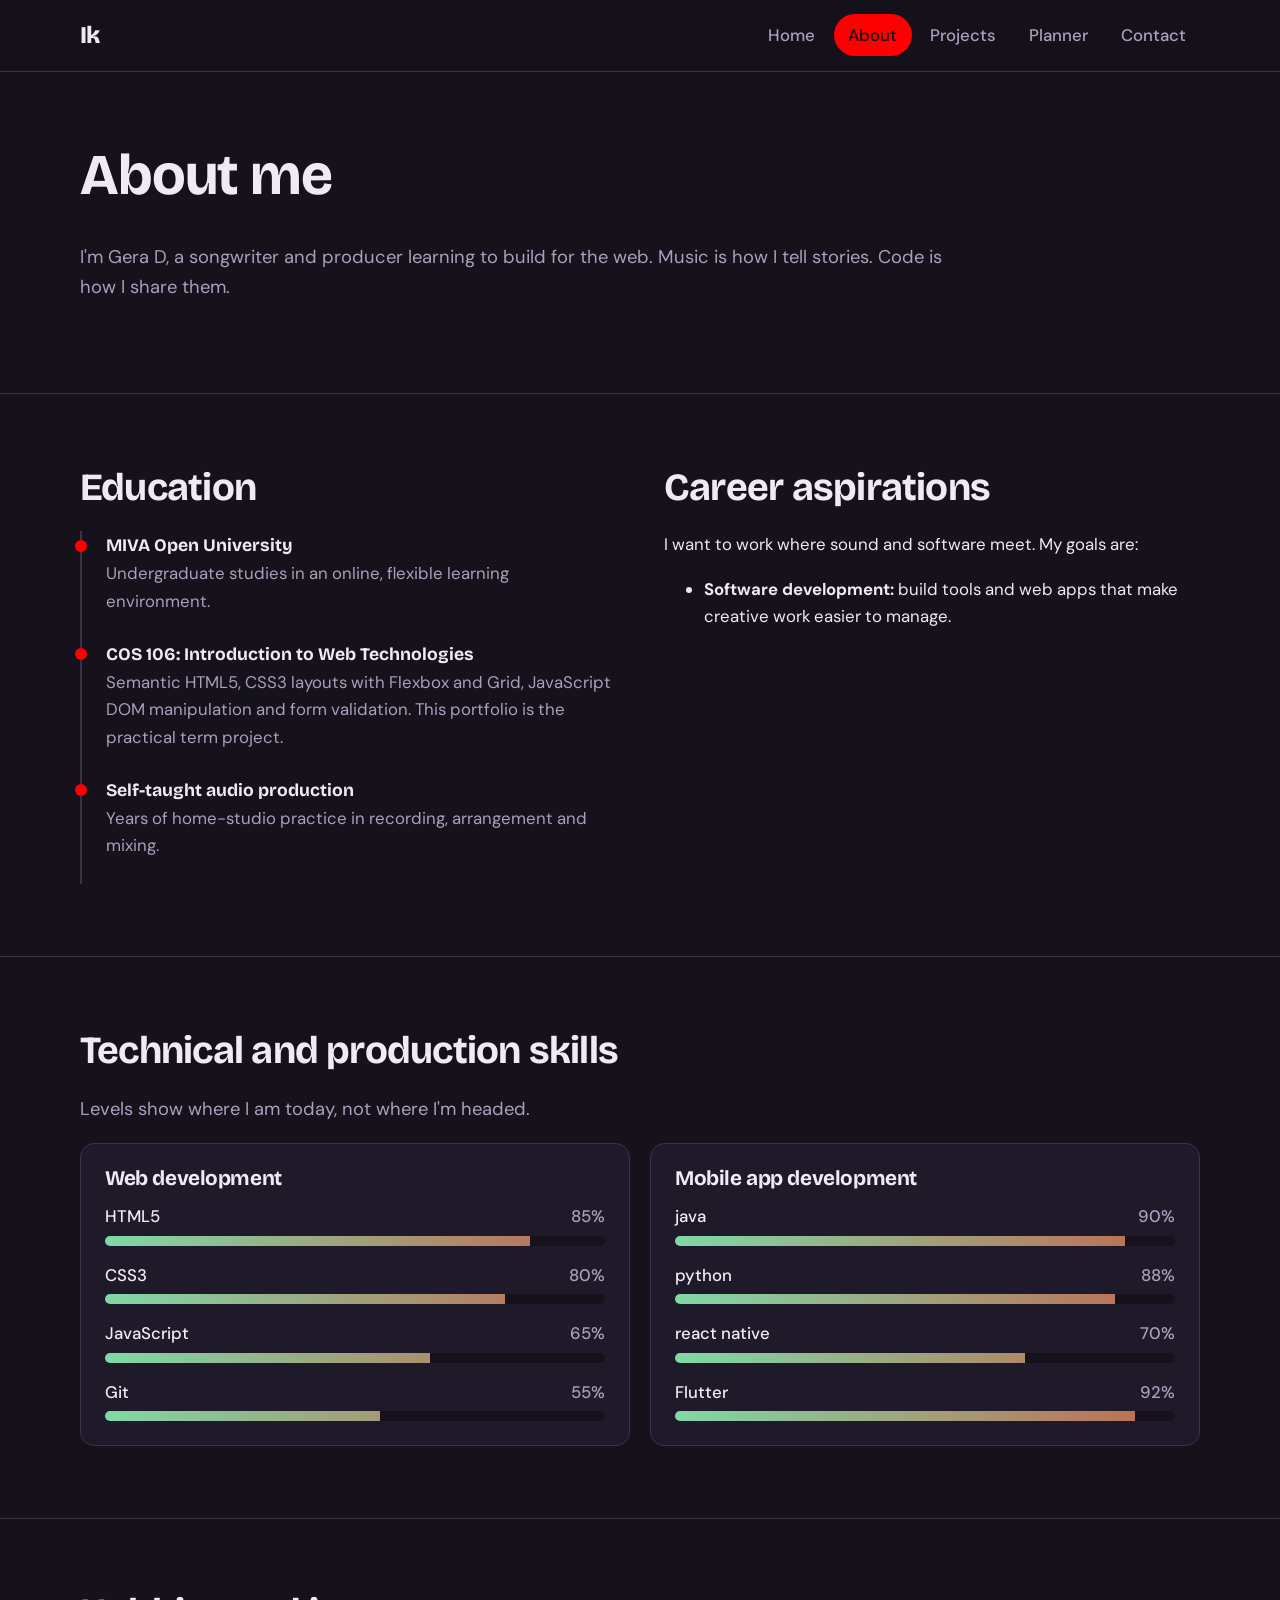
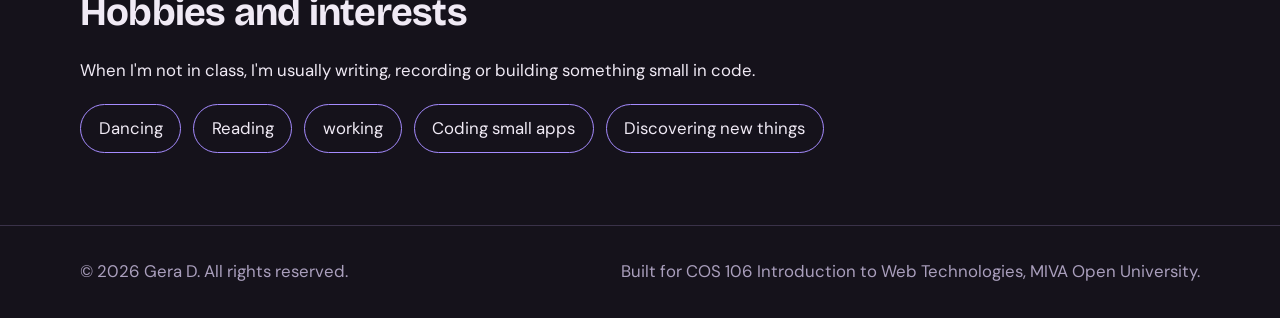
==== about.html @ 7d972f9d "Add files via upload" ====
<!DOCTYPE html>
<html lang="en">
<head>
  <meta charset="UTF-8">
  <meta name="viewport" content="width=device-width, initial-scale=1">
  <title>About | ik </title>
  <meta name="description" content="Education, career goals, skills and interests of Gera D.">
  <link rel="preconnect" href="https://fonts.googleapis.com">
  <link rel="preconnect" href="https://fonts.gstatic.com" crossorigin>
  <link href="https://fonts.googleapis.com/css2?family=Bricolage+Grotesque:opsz,wght@12..96,500;12..96,700;12..96,800&family=DM+Sans:wght@400;500;700&display=swap" rel="stylesheet">
  <link rel="stylesheet" href="style.css">
</head>
<body>
  <header class="site-header">
    <a class="brand" href="index.html">Ik</a>
    <button class="nav-toggle" aria-expanded="false" aria-controls="site-nav">Menu</button>
    <nav id="site-nav" aria-label="Main navigation">
      <ul>
        <li><a href="index.html">Home</a></li>
        <li><a href="about.html" aria-current="page">About</a></li>
        <li><a href="projects.html">Projects</a></li>
        <li><a href="planner.html">Planner</a></li>
        <li><a href="contact.html">Contact</a></li>
      </ul>
    </nav>
  </header>

  <main>
    <section class="section" aria-labelledby="about-title">
      <div class="container">
        <h1 id="about-title">About me</h1>
        <p class="lede">I'm Gera D, a songwriter and producer learning to build for the web. Music is how I tell stories. Code is how I share them.</p>
      </div>
    </section>

    <section class="section" aria-labelledby="edu-title">
      <div class="container two-col">
        <div>
          <h2 id="edu-title">Education</h2>
          <ul class="edu-list">
            <li>
              <strong>MIVA Open University</strong>
              <span>Undergraduate studies in an online, flexible learning environment.</span>
            </li>
            <li>
              <strong>COS 106: Introduction to Web Technologies</strong>
              <span>Semantic HTML5, CSS3 layouts with Flexbox and Grid, JavaScript DOM manipulation and form validation. This portfolio is the practical term project.</span>
            </li>
            <li>
              <strong>Self-taught audio production</strong>
              <span>Years of home-studio practice in recording, arrangement and mixing.</span>
            </li>
          </ul>
        </div>
        <div>
          <h2>Career aspirations</h2>
          <p>I want to work where sound and software meet. My goals are:</p>
          <ul>
            <li><strong>Software development:</strong> build tools and web apps that make creative work easier to manage.</li>
          </ul>
        </div>
      </div>
    </section>

    <section class="section" aria-labelledby="skills-title">
      <div class="container">
        <h2 id="skills-title">Technical and production skills</h2>
        <p class="lede">Levels show where I am today, not where I'm headed.</p>
        <div class="skills-grid">
          <article class="skill-group">
            <h3>Web development</h3>
            <ul>
              <li><div class="skill-name">HTML5 <span>85%</span></div><div class="meter"><i style="--lvl:85%"></i></div></li>
              <li><div class="skill-name">CSS3 <span>80%</span></div><div class="meter"><i style="--lvl:80%"></i></div></li>
              <li><div class="skill-name">JavaScript <span>65%</span></div><div class="meter"><i style="--lvl:65%"></i></div></li>
              <li><div class="skill-name">Git <span>55%</span></div><div class="meter"><i style="--lvl:55%"></i></div></li>
            </ul>
          </article>
          <article class="skill-group">
            <h3>Mobile app development</h3>
            <ul>
              <li><div class="skill-name">java <span>90%</span></div><div class="meter"><i style="--lvl:90%"></i></div></li>
              <li><div class="skill-name">python <span>88%</span></div><div class="meter"><i style="--lvl:88%"></i></div></li>
              <li><div class="skill-name">react native <span>70%</span></div><div class="meter"><i style="--lvl:70%"></i></div></li>
              <li><div class="skill-name">Flutter<span>92%</span></div><div class="meter"><i style="--lvl:92%"></i></div></li>
            </ul>
          </article>
        </div>
      </div>
    </section>

    <section class="section" aria-labelledby="hobbies-title">
      <div class="container">
        <h2 id="hobbies-title">Hobbies and interests</h2>
        <p>When I'm not in class, I'm usually writing, recording or building something small in code.</p>
        <ul class="interest-list">
          <li>Dancing</li>
          <li>Reading</li>
          <li>working</li>
          <li>Coding small apps</li>
          <li>Discovering new things</li>
        </ul>
      </div>
    </section>
  </main>

  <footer class="site-footer">
    <div class="container">
      <p>&copy; 2026 Gera D. All rights reserved.</p>
      <p>Built for COS 106 Introduction to Web Technologies, MIVA Open University.</p>
    </div>
  </footer>

  <script src="script.js"></script>
</body>
</html>
---- style.css ----
/* ==========================================================
   Gera D Portfolio – style.css
   MIVA Open University · COS 106 Practical Term Project
   ========================================================== */

:root {
  --ink: #15121b;
  --panel: #1f1a2a;
  --panel-2: #282235;
  --line: #3a3249;
  --text: #f0eaf5;
  --muted: #aa9fbd;
  --amber: #FF0000;
  --amber-deep: #e8902a;
  --violet: #a58bff;
  --danger: #ff7a7a;
  --ok: #7fd9a6;
  --radius: 14px;
  --font-display: "Bricolage Grotesque", "Segoe UI", system-ui, sans-serif;
  --font-body: "DM Sans", "Segoe UI", system-ui, sans-serif;
}

*, *::before, *::after { box-sizing: border-box; }
html { scroll-behavior: smooth; }
body {
  margin: 0;
  background: var(--ink);
  color: var(--text);
  font-family: var(--font-body);
  font-size: 1.05rem;
  line-height: 1.65;
}
img { max-width: 100%; display: block; }
a { color: var(--amber); text-underline-offset: 3px; }
a:hover { color: #ffd199; }
:focus-visible { outline: 3px solid var(--violet); outline-offset: 3px; border-radius: 4px; }

h1, h2, h3 {
  font-family: var(--font-display);
  line-height: 1.1;
  letter-spacing: -0.02em;
  margin: 0 0 0.6em;
}
h1 { font-size: clamp(2.2rem, 5vw, 3.6rem); }
h2 { font-size: clamp(1.7rem, 3.2vw, 2.4rem); }
h3 { font-size: 1.3rem; }
p { margin: 0 0 1em; max-width: 68ch; }

.container { width: min(1120px, 100% - 2.5rem); margin-inline: auto; }
.section { padding: 4.5rem 0; }
.section + .section { border-top: 1px solid var(--line); }
.lede { color: var(--muted); font-size: 1.15rem; }

/* ---------- Header / nav ---------- */
.site-header {
  position: sticky; top: 0; z-index: 20;
  display: flex; align-items: center; justify-content: space-between;
  padding: 0.9rem max(1.25rem, calc((100% - 1120px) / 2));
  background: rgba(21, 18, 27, 0.92);
  backdrop-filter: blur(8px);
  border-bottom: 1px solid var(--line);
}
.brand {
  font-family: var(--font-display);
  font-weight: 800; font-size: 1.5rem;
  color: var(--text); text-decoration: none; letter-spacing: -0.03em;
}
.brand:hover { color: var(--amber); }
.site-header nav ul { display: flex; gap: 0.25rem; list-style: none; margin: 0; padding: 0; }
.site-header nav a {
  display: block; padding: 0.45rem 0.9rem; border-radius: 999px;
  color: var(--muted); text-decoration: none; font-weight: 500;
  transition: background 0.2s, color 0.2s;
}
.site-header nav a:hover { color: var(--text); background: var(--panel-2); }
.site-header nav a[aria-current="page"] { color: var(--ink); background: var(--amber); }
.nav-toggle {
  display: none; background: var(--panel-2); color: var(--text);
  border: 1px solid var(--line); border-radius: 999px;
  padding: 0.4rem 1rem; font: inherit; cursor: pointer;
}

/* ---------- Buttons ---------- */
.btn {
  display: inline-block; cursor: pointer; font: inherit; font-weight: 600;
  padding: 0.75rem 1.5rem; border-radius: 999px; border: 2px solid var(--amber);
  background: var(--amber); color: var(--ink); text-decoration: none;
  transition: background 0.2s, color 0.2s, transform 0.2s;
}
.btn:hover { background: var(--amber-deep); border-color: var(--amber-deep); color: var(--ink); transform: translateY(-2px); }
.btn.ghost { background: transparent; color: var(--amber); }
.btn.ghost:hover { background: var(--amber); color: var(--ink); }
.btn-row { display: flex; flex-wrap: wrap; gap: 0.75rem; margin-top: 1.5rem; }

/* ---------- Hero ---------- */
.hero { padding: 4rem 0 2.5rem; }
.hero-grid { display: grid; grid-template-columns: 1.4fr 1fr; gap: 3rem; align-items: center; }
.hero h1 { font-size: clamp(4rem, 13vw, 9.5rem); font-weight: 800; letter-spacing: -0.05em; margin-bottom: 0.15em; }
.hero .headline { font-family: var(--font-display); font-size: clamp(1.3rem, 2.6vw, 1.8rem); font-weight: 600; margin-bottom: 0.8rem; }
.portrait {
  position: relative; justify-self: center;
  width: min(340px, 80vw); aspect-ratio: 1;
}
.portrait::before, .portrait::after {
  content: ""; position: absolute; border-radius: 50%; border: 1px solid var(--line);
}
.portrait::before { inset: -14px; }
.portrait::after { inset: -30px; border-color: var(--panel-2); }
.portrait img, .portrait .initials {
  width: 100%; height: 100%; border-radius: 50%; object-fit: cover;
  border: 4px solid var(--amber); background: var(--panel);
}
.portrait .initials {
  display: none; place-items: center;
  font-family: var(--font-display); font-weight: 800; font-size: 5rem; color: var(--amber);
}
.portrait.no-photo img { display: none; }
.portrait.no-photo .initials { display: grid; }

/* ---------- Waveform player ---------- */
.player { background: var(--panel); border: 1px solid var(--line); border-radius: var(--radius); padding: 1.75rem; }
.player h2 { margin-bottom: 0.25rem; }
.player .meta { color: var(--muted); margin-bottom: 1.25rem; }
.wave { display: flex; align-items: center; gap: 3px; height: 110px; margin-bottom: 1.1rem; cursor: pointer; }
.wave span {
  flex: 1; min-width: 2px; height: var(--h); border-radius: 3px;
  background: var(--line); transform-origin: center;
  transition: background 0.15s;
}
.wave span.played { background: var(--amber); }
.wave.playing span { animation: pulse 0.8s ease-in-out infinite alternate; animation-delay: var(--d); }
@keyframes pulse { from { transform: scaleY(0.55); } to { transform: scaleY(1); } }
audio { width: 100%; accent-color: var(--amber); }

/* ---------- Overview (asymmetric) ---------- */
.overview { display: grid; grid-template-columns: 1.3fr 1fr; grid-template-areas: "music web" "music prod"; gap: 1.25rem; }
.overview article { padding: 1.75rem; border-radius: var(--radius); border: 1px solid var(--line); background: var(--panel); transition: border-color 0.2s; }
.overview article:hover { border-color: var(--amber); }
.overview .music { grid-area: music; background: linear-gradient(160deg, var(--panel-2), var(--panel)); padding: 2.25rem; }
.overview .prod { grid-area: prod; }
.overview .web { grid-area: web; }
.overview .music h3 { font-size: 1.9rem; }

/* ---------- About ---------- */
.two-col { display: grid; grid-template-columns: 1fr 1fr; gap: 3rem; }
.edu-list { list-style: none; margin: 0; padding: 0; border-left: 2px solid var(--line); }
.edu-list li { position: relative; padding: 0 0 1.5rem 1.5rem; }
.edu-list li::before {
  content: ""; position: absolute; left: -7px; top: 0.55rem; width: 12px; height: 12px;
  border-radius: 50%; background: var(--amber);
}
.edu-list strong { display: block; font-family: var(--font-display); font-size: 1.1rem; }
.edu-list span { color: var(--muted); }

.skills-grid { display: grid; grid-template-columns: repeat(auto-fit, minmax(300px, 1fr)); gap: 1.25rem; }
.skill-group { background: var(--panel); border: 1px solid var(--line); border-radius: var(--radius); padding: 1.5rem; }
.skill-group ul { list-style: none; margin: 0; padding: 0; }
.skill-group li { margin-bottom: 1rem; }
.skill-group li:last-child { margin-bottom: 0; }
.skill-name { display: flex; justify-content: space-between; font-weight: 500; margin-bottom: 0.3rem; }
.skill-name span { color: var(--muted); }
.meter { height: 10px; border-radius: 5px; background: var(--ink); overflow: hidden; }
.meter i {
  display: block; height: 100%; width: var(--lvl);
  background: linear-gradient(90deg, var(--ok), var(--amber) 75%, var(--danger));
  background-size: 100vw 100%;
}
.interest-list { display: flex; flex-wrap: wrap; gap: 0.75rem; list-style: none; padding: 0; margin: 1.25rem 0 0; }
.interest-list li { padding: 0.6rem 1.1rem; border-radius: 999px; border: 1px solid var(--violet); color: var(--text); }

/* ---------- Projects ---------- */
.project-grid { display: grid; grid-template-columns: repeat(auto-fit, minmax(300px, 1fr)); gap: 1.75rem; }
.project {
  display: flex; flex-direction: column; overflow: hidden;
  background: var(--panel); border: 1px solid var(--line); border-radius: var(--radius);
  transition: transform 0.25s, border-color 0.25s;
}
.project:hover { transform: translateY(-4px); border-color: var(--amber); }
.project .art { aspect-ratio: 16 / 10; display: grid; place-items: center; font-family: var(--font-display); font-weight: 800; font-size: 1.6rem; color: rgba(255,255,255,0.92); text-align: center; padding: 1rem; }
.art-1 { background: radial-gradient(circle at 30% 30%, transparent 0 18%, rgba(0,0,0,.25) 18% 19%, transparent 19% 32%, rgba(0,0,0,.25) 32% 33%, transparent 33%), linear-gradient(135deg, #ff7a45, #7a2d8f); }
.art-2 { background: linear-gradient(180deg, #243b55 0%, #141e30 100%), #141e30; background-blend-mode: normal; box-shadow: inset 0 -40px 60px rgba(255,180,84,.35); }
.art-3 { background: repeating-linear-gradient(90deg, #2d2542 0 6px, #3a3249 6px 12px); color: var(--amber); }
.art-4 { background: linear-gradient(135deg, #1f6f5c, #0e2a3a); }
.project .body { padding: 1.5rem; display: flex; flex-direction: column; flex: 1; }
.tag { align-self: flex-start; font-size: 0.85rem; padding: 0.15rem 0.7rem; border-radius: 999px; background: var(--panel-2); color: var(--violet); border: 1px solid var(--line); margin-bottom: 0.8rem; }
.project .links { margin-top: auto; padding-top: 0.5rem; display: flex; gap: 1.25rem; font-weight: 600; }

/* ---------- Planner ---------- */
.task-form { display: grid; grid-template-columns: 2fr 1fr 1fr auto; gap: 1rem; align-items: end; background: var(--panel); border: 1px solid var(--line); border-radius: var(--radius); padding: 1.5rem; }
label { display: block; font-weight: 500; margin-bottom: 0.35rem; }
input[type="text"], input[type="email"], input[type="tel"], input[type="date"], select, textarea {
  width: 100%; padding: 0.7rem 0.9rem; font: inherit; color: var(--text);
  background: var(--ink); border: 1px solid var(--line); border-radius: 10px;
  transition: border-color 0.2s;
}
input:focus, select:focus, textarea:focus { border-color: var(--amber); outline: none; box-shadow: 0 0 0 3px rgba(255,180,84,.25); }
input[type="date"] { color-scheme: dark; }
.field-error { color: var(--danger); font-size: 0.92rem; min-height: 1.4em; margin: 0.25rem 0 0; }
.invalid { border-color: var(--danger) !important; }

.planner-status { display: flex; justify-content: space-between; flex-wrap: wrap; gap: 0.5rem; margin: 2rem 0 0.75rem; color: var(--muted); }
.table-wrap { overflow-x: auto; border: 1px solid var(--line); border-radius: var(--radius); }
table { width: 100%; border-collapse: collapse; min-width: 560px; }
th, td { text-align: left; padding: 0.9rem 1rem; border-bottom: 1px solid var(--line); }
th { background: var(--panel-2); font-family: var(--font-display); font-weight: 600; }
tbody tr:last-child td { border-bottom: none; }
tbody tr { background: var(--panel); transition: background 0.2s; }
tbody tr:hover { background: var(--panel-2); }
tr.done td.task-title { text-decoration: line-through; color: var(--muted); }
tr.done { opacity: 0.7; }
td input[type="checkbox"] { width: 1.3rem; height: 1.3rem; accent-color: var(--amber); cursor: pointer; }
.type-pill { font-size: 0.85rem; padding: 0.15rem 0.7rem; border-radius: 999px; border: 1px solid var(--line); }
.type-assignment { color: var(--violet); }
.type-studio { color: var(--amber); }
.type-release { color: var(--ok); }
.delete-btn { background: transparent; color: var(--danger); border: 1px solid var(--danger); border-radius: 8px; padding: 0.3rem 0.8rem; font: inherit; cursor: pointer; transition: background 0.2s, color 0.2s; }
.delete-btn:hover { background: var(--danger); color: var(--ink); }
.empty-row td { text-align: center; color: var(--muted); padding: 2rem; }

/* ---------- Contact ---------- */
.contact-grid { display: grid; grid-template-columns: 1fr 1.3fr; gap: 3rem; align-items: start; }
.contact-form { background: var(--panel); border: 1px solid var(--line); border-radius: var(--radius); padding: 2rem; }
.contact-form .field { margin-bottom: 0.5rem; }
.hint { color: var(--muted); font-size: 0.9rem; font-weight: 400; }
.form-success { display: none; margin-top: 1.25rem; padding: 1rem 1.25rem; border-radius: 10px; background: rgba(127,217,166,.12); border: 1px solid var(--ok); color: var(--ok); }
.form-success.show { display: block; }
.contact-list { list-style: none; padding: 0; margin: 1.5rem 0 0; }
.contact-list li { padding: 0.8rem 0; border-bottom: 1px solid var(--line); }
.contact-list strong { display: block; font-family: var(--font-display); }

/* ---------- Footer ---------- */
.site-footer { border-top: 1px solid var(--line); padding: 2rem 0; color: var(--muted); }
.site-footer .container { display: flex; justify-content: space-between; flex-wrap: wrap; gap: 1rem; }
.site-footer p { margin: 0; }

/* ---------- Responsive ---------- */
@media (max-width: 860px) {
  .hero-grid, .two-col, .contact-grid { grid-template-columns: 1fr; }
  .overview { grid-template-columns: 1fr; grid-template-areas: "music" "web" "prod"; }
  .task-form { grid-template-columns: 1fr 1fr; }
  .task-form .btn { grid-column: 1 / -1; }
  .portrait { order: -1; }
}
@media (max-width: 720px) {
  .nav-toggle { display: block; }
  .site-header nav { display: none; position: absolute; top: 100%; left: 0; right: 0; background: var(--ink); border-bottom: 1px solid var(--line); padding: 0.75rem 1.25rem 1rem; }
  .site-header nav.open { display: block; }
  .site-header nav ul { flex-direction: column; }
  .section { padding: 3rem 0; }
  .wave { height: 80px; gap: 2px; }
}
@media (max-width: 480px) {
  .task-form { grid-template-columns: 1fr; }
}
@media (prefers-reduced-motion: reduce) {
  *, *::before, *::after { animation: none !important; transition: none !important; scroll-behavior: auto !important; }
}
















/* --- Delete Button Styling --- */
.btn-delete {
  background-color: transparent;
  color: #d93838;
  border: 1px solid #f5c6c6;
  padding: 0.35rem 0.75rem;
  font-size: 0.85rem;
  font-family: inherit;
  font-weight: 500;
  border-radius: 6px;
  cursor: pointer;
  transition: all 0.2s ease-in-out;
}

.btn-delete:hover,
.btn-delete:focus {
  background-color: #d93838;
  color: #ffffff;
  border-color: #d93838;
  outline: none;
}

/* --- Optional: Supporting Table & State Styles --- */

/* Completed task row styling */
tr.is-completed {
  background-color: rgba(0, 0, 0, 0.02);
  color: #888888;
}

tr.is-completed td {
  text-decoration: line-through;
  opacity: 0.7;
}

/* Ensure the delete button text doesn't get struck through when task is completed */
tr.is-completed .btn-delete {
  text-decoration: none;
  opacity: 1;
}

/* Type Badges */
.badge {
  display: inline-block;
  padding: 0.2rem 0.5rem;
  font-size: 0.75rem;
  font-weight: 700;
  border-radius: 4px;
  text-transform: uppercase;
  letter-spacing: 0.05em;
}

.badge-assignment {
  background-color: #e3f2fd;
  color: #0d47a1;
}

.badge-studio {
  background-color: #e8f5e9;
  color: #1b5e20;
}

.badge-release {
  background-color: #fff3e0;
  color: #e65100;
}



/* Mobile nav overlay */
.nav-overlay {
  display: none;
  position: fixed;
  inset: 0;
  background: rgba(0, 0, 0, 0.5);
  z-index: 15;
}

.site-header.nav-open .nav-overlay {
  display: block;
}

/* Make sure the nav sits above the overlay */
@media (max-width: 720px) {
  .site-header nav {
    z-index: 25;
  }
}
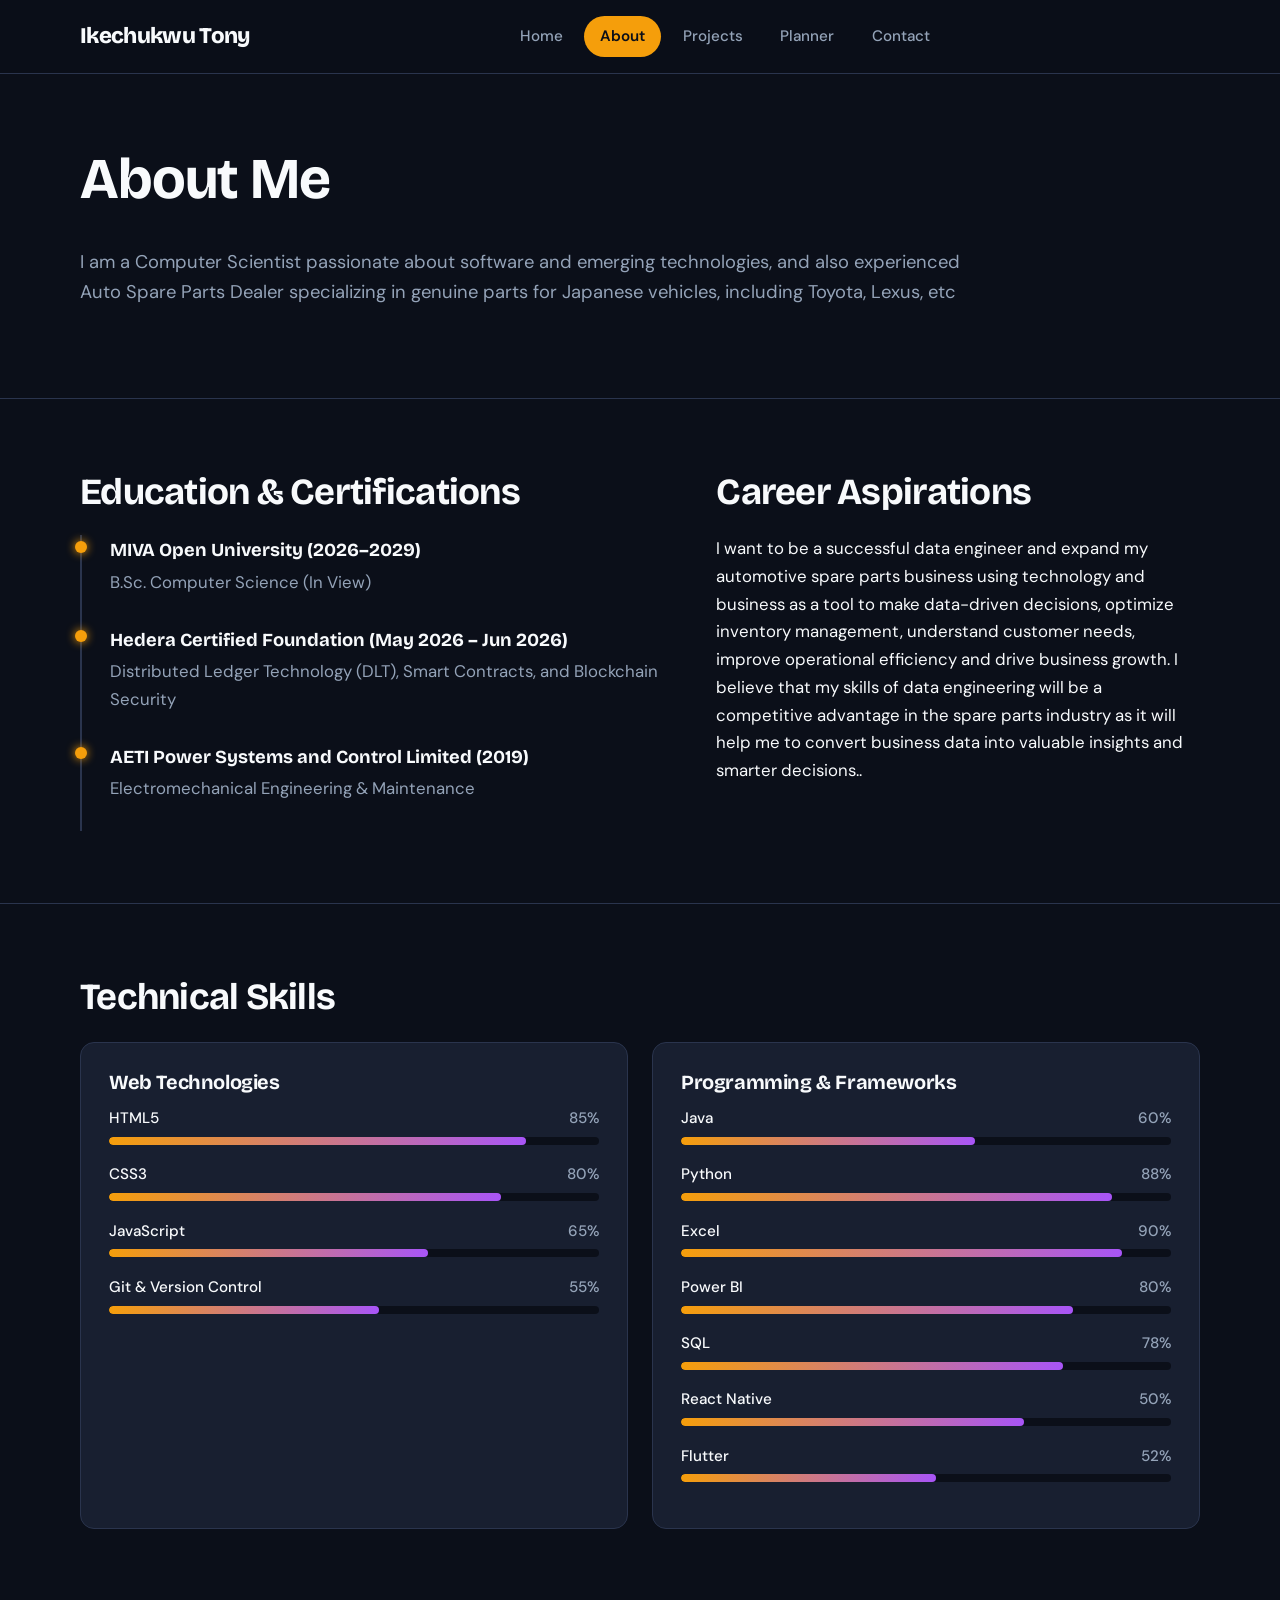
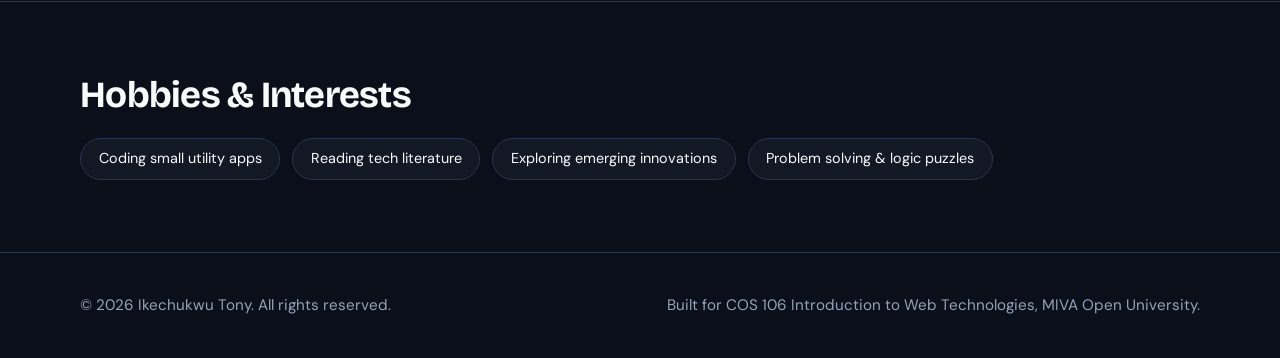
==== commit 2ac0033d: "Add files via upload" ====
--- a/about.html
+++ b/about.html
@@ -1,116 +1,150 @@
 <!DOCTYPE html>
 <html lang="en">
+
 <head>
-  <meta charset="UTF-8">
-  <meta name="viewport" content="width=device-width, initial-scale=1">
-  <title>About | ik </title>
-  <meta name="description" content="Education, career goals, skills and interests of Gera D.">
-  <link rel="preconnect" href="https://fonts.googleapis.com">
-  <link rel="preconnect" href="https://fonts.gstatic.com" crossorigin>
-  <link href="https://fonts.googleapis.com/css2?family=Bricolage+Grotesque:opsz,wght@12..96,500;12..96,700;12..96,800&family=DM+Sans:wght@400;500;700&display=swap" rel="stylesheet">
-  <link rel="stylesheet" href="style.css">
+    <meta charset="UTF-8">
+    <meta name="viewport" content="width=device-width, initial-scale=1">
+    <title>About | Ikechukwu Tony</title>
+    <meta name="description" content="Education, career goals, skills and background of Ikechukwu Tony.">
+    <link rel="preconnect" href="https://fonts.googleapis.com">
+    <link rel="preconnect" href="https://fonts.gstatic.com" crossorigin>
+    <link href="https://fonts.googleapis.com/css2?family=Bricolage+Grotesque:opsz,wght@12..96,500;12..96,700;12..96,800&family=DM+Sans:wght@400;500;700&display=swap" rel="stylesheet">
+    <link rel="stylesheet" href="style.css">
 </head>
+
 <body>
-  <header class="site-header">
-    <a class="brand" href="index.html">Ik</a>
-    <button class="nav-toggle" aria-expanded="false" aria-controls="site-nav">Menu</button>
-    <nav id="site-nav" aria-label="Main navigation">
-      <ul>
-        <li><a href="index.html">Home</a></li>
-        <li><a href="about.html" aria-current="page">About</a></li>
-        <li><a href="projects.html">Projects</a></li>
-        <li><a href="planner.html">Planner</a></li>
-        <li><a href="contact.html">Contact</a></li>
-      </ul>
-    </nav>
-  </header>
+    <header class="site-header">
+        <a class="brand" href="index.html">Ikechukwu Tony</a>
+        <button class="nav-toggle" aria-expanded="false" aria-controls="site-nav">Menu</button>
+        <nav id="site-nav" aria-label="Main navigation">
+            <ul>
+                <li><a href="index.html">Home</a></li>
+                <li><a href="about.html" aria-current="page">About</a></li>
+                <li><a href="projects.html">Projects</a></li>
+                <li><a href="planner.html">Planner</a></li>
+                <li><a href="contact.html">Contact</a></li>
+            </ul>
+        </nav>
+    </header>
 
-  <main>
-    <section class="section" aria-labelledby="about-title">
-      <div class="container">
-        <h1 id="about-title">About me</h1>
-        <p class="lede">I'm Gera D, a songwriter and producer learning to build for the web. Music is how I tell stories. Code is how I share them.</p>
-      </div>
-    </section>
+    <main>
+        <section class="section" aria-labelledby="about-title">
+            <div class="container">
+                <h1 id="about-title">About Me</h1>
+                <p class="lede">I am a Computer Scientist passionate about software and emerging technologies, and also experienced Auto Spare Parts Dealer specializing in genuine parts for Japanese vehicles, including Toyota, Lexus, etc</p>
+            </div>
+        </section>
 
-    <section class="section" aria-labelledby="edu-title">
-      <div class="container two-col">
-        <div>
-          <h2 id="edu-title">Education</h2>
-          <ul class="edu-list">
-            <li>
-              <strong>MIVA Open University</strong>
-              <span>Undergraduate studies in an online, flexible learning environment.</span>
-            </li>
-            <li>
-              <strong>COS 106: Introduction to Web Technologies</strong>
-              <span>Semantic HTML5, CSS3 layouts with Flexbox and Grid, JavaScript DOM manipulation and form validation. This portfolio is the practical term project.</span>
-            </li>
-            <li>
-              <strong>Self-taught audio production</strong>
-              <span>Years of home-studio practice in recording, arrangement and mixing.</span>
-            </li>
-          </ul>
+        <section class="section" aria-labelledby="edu-title">
+            <div class="container two-col">
+                <div>
+                    <h2 id="edu-title">Education & Certifications</h2>
+                    <ul class="edu-list">
+                        <li>
+                            <strong>MIVA Open University (2026–2029)</strong>
+                            <span>B.Sc. Computer Science (In View)</span>
+                        </li>
+                        <li>
+                            <strong>Hedera Certified Foundation (May 2026 – Jun 2026)</strong>
+                            <span>Distributed Ledger Technology (DLT), Smart Contracts, and Blockchain Security</span>
+                        </li>
+                        <li>
+                            <strong>AETI Power Systems and Control Limited (2019)</strong>
+                            <span>Electromechanical Engineering & Maintenance</span>
+                        </li>
+                    </ul>
+                </div>
+                <div>
+                    <h2>Career Aspirations</h2>
+                    <p>I want to be a successful data engineer and expand my automotive spare parts business using technology and business as a tool to make data-driven decisions, optimize inventory management, understand customer needs, improve operational
+                        efficiency and drive business growth. I believe that my skills of data engineering will be a competitive advantage in the spare parts industry as it will help me to convert business data into valuable insights and smarter decisions..</p>
+                </div>
+            </div>
+        </section>
+
+        <section class="section" aria-labelledby="skills-title">
+            <div class="container">
+                <h2 id="skills-title">Technical Skills</h2>
+                <div class="skills-grid">
+                    <article class="skill-group">
+                        <h3>Web Technologies</h3>
+                        <ul>
+                            <li>
+                                <div class="skill-name">HTML5 <span>85%</span></div>
+                                <div class="meter"><i style="--lvl:85%"></i></div>
+                            </li>
+                            <li>
+                                <div class="skill-name">CSS3 <span>80%</span></div>
+                                <div class="meter"><i style="--lvl:80%"></i></div>
+                            </li>
+                            <li>
+                                <div class="skill-name">JavaScript <span>65%</span></div>
+                                <div class="meter"><i style="--lvl:65%"></i></div>
+                            </li>
+                            <li>
+                                <div class="skill-name">Git & Version Control <span>55%</span></div>
+                                <div class="meter"><i style="--lvl:55%"></i></div>
+                            </li>
+                        </ul>
+                    </article>
+                    <article class="skill-group">
+                        <h3>Programming & Frameworks</h3>
+                        <ul>
+                            <li>
+                                <div class="skill-name">Java <span>60%</span></div>
+                                <div class="meter"><i style="--lvl:60%"></i></div>
+                            </li>
+                            <li>
+                                <div class="skill-name">Python <span>88%</span></div>
+                                <div class="meter"><i style="--lvl:88%"></i></div>
+                            </li>
+                            <li>
+                                <div class="skill-name">Excel <span>90%</span></div>
+                                <div class="meter"><i style="--lvl:90%"></i></div>
+                                <li>
+                                    <div class="skill-name">Power BI <span>80%</span></div>
+                                    <div class="meter"><i style="--lvl:80%"></i></div>
+                                </li>
+                                <li>
+                                    <div class="skill-name">SQL <span>78%</span></div>
+                                    <div class="meter"><i style="--lvl:78%"></i></div>
+                                </li>
+                            </li>
+                            <li>
+                                <div class="skill-name">React Native <span>50%</span></div>
+                                <div class="meter"><i style="--lvl:70%"></i></div>
+                            </li>
+                            <li>
+                                <div class="skill-name">Flutter <span>52%</span></div>
+                                <div class="meter"><i style="--lvl:52%"></i></div>
+                            </li>
+                        </ul>
+                    </article>
+                </div>
+            </div>
+        </section>
+
+        <section class="section" aria-labelledby="hobbies-title">
+            <div class="container">
+                <h2 id="hobbies-title">Hobbies & Interests</h2>
+                <ul class="interest-list">
+                    <li>Coding small utility apps</li>
+                    <li>Reading tech literature</li>
+                    <li>Exploring emerging innovations</li>
+                    <li>Problem solving & logic puzzles</li>
+                </ul>
+            </div>
+        </section>
+    </main>
+
+    <footer class="site-footer">
+        <div class="container">
+            <p>&copy; 2026 Ikechukwu Tony. All rights reserved.</p>
+            <p>Built for COS 106 Introduction to Web Technologies, MIVA Open University.</p>
         </div>
-        <div>
-          <h2>Career aspirations</h2>
-          <p>I want to work where sound and software meet. My goals are:</p>
-          <ul>
-            <li><strong>Software development:</strong> build tools and web apps that make creative work easier to manage.</li>
-          </ul>
-        </div>
-      </div>
-    </section>
+    </footer>
 
-    <section class="section" aria-labelledby="skills-title">
-      <div class="container">
-        <h2 id="skills-title">Technical and production skills</h2>
-        <p class="lede">Levels show where I am today, not where I'm headed.</p>
-        <div class="skills-grid">
-          <article class="skill-group">
-            <h3>Web development</h3>
-            <ul>
-              <li><div class="skill-name">HTML5 <span>85%</span></div><div class="meter"><i style="--lvl:85%"></i></div></li>
-              <li><div class="skill-name">CSS3 <span>80%</span></div><div class="meter"><i style="--lvl:80%"></i></div></li>
-              <li><div class="skill-name">JavaScript <span>65%</span></div><div class="meter"><i style="--lvl:65%"></i></div></li>
-              <li><div class="skill-name">Git <span>55%</span></div><div class="meter"><i style="--lvl:55%"></i></div></li>
-            </ul>
-          </article>
-          <article class="skill-group">
-            <h3>Mobile app development</h3>
-            <ul>
-              <li><div class="skill-name">java <span>90%</span></div><div class="meter"><i style="--lvl:90%"></i></div></li>
-              <li><div class="skill-name">python <span>88%</span></div><div class="meter"><i style="--lvl:88%"></i></div></li>
-              <li><div class="skill-name">react native <span>70%</span></div><div class="meter"><i style="--lvl:70%"></i></div></li>
-              <li><div class="skill-name">Flutter<span>92%</span></div><div class="meter"><i style="--lvl:92%"></i></div></li>
-            </ul>
-          </article>
-        </div>
-      </div>
-    </section>
+    <script src="script.js"></script>
+</body>
 
-    <section class="section" aria-labelledby="hobbies-title">
-      <div class="container">
-        <h2 id="hobbies-title">Hobbies and interests</h2>
-        <p>When I'm not in class, I'm usually writing, recording or building something small in code.</p>
-        <ul class="interest-list">
-          <li>Dancing</li>
-          <li>Reading</li>
-          <li>working</li>
-          <li>Coding small apps</li>
-          <li>Discovering new things</li>
-        </ul>
-      </div>
-    </section>
-  </main>
-
-  <footer class="site-footer">
-    <div class="container">
-      <p>&copy; 2026 Gera D. All rights reserved.</p>
-      <p>Built for COS 106 Introduction to Web Technologies, MIVA Open University.</p>
-    </div>
-  </footer>
-
-  <script src="script.js"></script>
-</body>
-</html>
+</html>
--- a/style.css
+++ b/style.css
@@ -1,361 +1,770 @@
 /* ==========================================================
-   Gera D Portfolio – style.css
+   Ikechukwu Tony Portfolio – style.css
    MIVA Open University · COS 106 Practical Term Project
    ========================================================== */
 
 :root {
-  --ink: #15121b;
-  --panel: #1f1a2a;
-  --panel-2: #282235;
-  --line: #3a3249;
-  --text: #f0eaf5;
-  --muted: #aa9fbd;
-  --amber: #FF0000;
-  --amber-deep: #e8902a;
-  --violet: #a58bff;
-  --danger: #ff7a7a;
-  --ok: #7fd9a6;
-  --radius: 14px;
-  --font-display: "Bricolage Grotesque", "Segoe UI", system-ui, sans-serif;
-  --font-body: "DM Sans", "Segoe UI", system-ui, sans-serif;
-}
-
-*, *::before, *::after { box-sizing: border-box; }
-html { scroll-behavior: smooth; }
+    --bg-primary: #0b0f19;
+    --bg-secondary: #131825;
+    --bg-card: #181f30;
+    --bg-card-hover: #1e273d;
+    --border: #2a344d;
+    --text-main: #f8fafc;
+    --text-muted: #94a3b8;
+    --accent: #f59e0b;
+    /* Warm Amber / Gold */
+    --accent-hover: #fbbf24;
+    --violet: #a855f7;
+    /* Subtle secondary glow */
+    --danger: #ef4444;
+    --success: #10b981;
+    --radius: 14px;
+    --font-display: "Bricolage Grotesque", "Segoe UI", system-ui, sans-serif;
+    --font-body: "DM Sans", "Segoe UI", system-ui, sans-serif;
+}
+
+*,
+*::before,
+*::after {
+    box-sizing: border-box;
+}
+
+html {
+    scroll-behavior: smooth;
+}
+
 body {
-  margin: 0;
-  background: var(--ink);
-  color: var(--text);
-  font-family: var(--font-body);
-  font-size: 1.05rem;
-  line-height: 1.65;
-}
-img { max-width: 100%; display: block; }
-a { color: var(--amber); text-underline-offset: 3px; }
-a:hover { color: #ffd199; }
-:focus-visible { outline: 3px solid var(--violet); outline-offset: 3px; border-radius: 4px; }
-
-h1, h2, h3 {
-  font-family: var(--font-display);
-  line-height: 1.1;
-  letter-spacing: -0.02em;
-  margin: 0 0 0.6em;
-}
-h1 { font-size: clamp(2.2rem, 5vw, 3.6rem); }
-h2 { font-size: clamp(1.7rem, 3.2vw, 2.4rem); }
-h3 { font-size: 1.3rem; }
-p { margin: 0 0 1em; max-width: 68ch; }
-
-.container { width: min(1120px, 100% - 2.5rem); margin-inline: auto; }
-.section { padding: 4.5rem 0; }
-.section + .section { border-top: 1px solid var(--line); }
-.lede { color: var(--muted); font-size: 1.15rem; }
-
-/* ---------- Header / nav ---------- */
+    margin: 0;
+    background: var(--bg-primary);
+    color: var(--text-main);
+    font-family: var(--font-body);
+    font-size: 1.05rem;
+    line-height: 1.65;
+}
+
+img {
+    max-width: 100%;
+    display: block;
+}
+
+a {
+    color: var(--accent);
+    text-decoration: none;
+    text-underline-offset: 3px;
+    transition: color 0.2s ease;
+}
+
+a:hover {
+    color: var(--accent-hover);
+}
+
+:focus-visible {
+    outline: 3px solid var(--accent);
+    outline-offset: 3px;
+    border-radius: 4px;
+}
+
+h1,
+h2,
+h3 {
+    font-family: var(--font-display);
+    line-height: 1.15;
+    letter-spacing: -0.02em;
+    margin: 0 0 0.6em;
+    color: var(--text-main);
+}
+
+h1 {
+    font-size: clamp(2.2rem, 5vw, 3.6rem);
+}
+
+h2 {
+    font-size: clamp(1.6rem, 3.2vw, 2.3rem);
+}
+
+h3 {
+    font-size: 1.25rem;
+}
+
+p {
+    margin: 0 0 1em;
+    max-width: 70ch;
+}
+
+.container {
+    width: min(1120px, 100% - 2.5rem);
+    margin-inline: auto;
+}
+
+.section {
+    padding: 4.5rem 0;
+}
+
+.section+.section {
+    border-top: 1px solid var(--border);
+}
+
+.lede {
+    color: var(--text-muted);
+    font-size: 1.15rem;
+}
+
+
+/* ---------- Header & Navigation ---------- */
+
 .site-header {
-  position: sticky; top: 0; z-index: 20;
-  display: flex; align-items: center; justify-content: space-between;
-  padding: 0.9rem max(1.25rem, calc((100% - 1120px) / 2));
-  background: rgba(21, 18, 27, 0.92);
-  backdrop-filter: blur(8px);
-  border-bottom: 1px solid var(--line);
-}
+    position: sticky;
+    top: 0;
+    z-index: 100;
+    display: flex;
+    align-items: center;
+    justify-content: space-between;
+    padding: 1rem max(1.25rem, calc((100% - 1120px) / 2));
+    background: rgba(11, 15, 25, 0.88);
+    backdrop-filter: blur(12px);
+    border-bottom: 1px solid var(--border);
+}
+
 .brand {
-  font-family: var(--font-display);
-  font-weight: 800; font-size: 1.5rem;
-  color: var(--text); text-decoration: none; letter-spacing: -0.03em;
-}
-.brand:hover { color: var(--amber); }
-.site-header nav ul { display: flex; gap: 0.25rem; list-style: none; margin: 0; padding: 0; }
+    font-family: var(--font-display);
+    font-weight: 800;
+    font-size: 1.4rem;
+    color: var(--text-main);
+    letter-spacing: -0.03em;
+}
+
+.brand:hover {
+    color: var(--accent);
+}
+
+.site-header nav ul {
+    display: flex;
+    gap: 0.35rem;
+    list-style: none;
+    margin: 0;
+    padding: 0;
+}
+
 .site-header nav a {
-  display: block; padding: 0.45rem 0.9rem; border-radius: 999px;
-  color: var(--muted); text-decoration: none; font-weight: 500;
-  transition: background 0.2s, color 0.2s;
-}
-.site-header nav a:hover { color: var(--text); background: var(--panel-2); }
-.site-header nav a[aria-current="page"] { color: var(--ink); background: var(--amber); }
+    display: block;
+    padding: 0.5rem 1rem;
+    border-radius: 999px;
+    color: var(--text-muted);
+    font-weight: 500;
+    font-size: 0.95rem;
+    transition: background 0.2s, color 0.2s;
+}
+
+.site-header nav a:hover {
+    color: var(--text-main);
+    background: var(--bg-secondary);
+}
+
+.site-header nav a[aria-current="page"] {
+    color: var(--bg-primary);
+    background: var(--accent);
+    font-weight: 600;
+}
+
 .nav-toggle {
-  display: none; background: var(--panel-2); color: var(--text);
-  border: 1px solid var(--line); border-radius: 999px;
-  padding: 0.4rem 1rem; font: inherit; cursor: pointer;
-}
+    display: none;
+    background: var(--bg-secondary);
+    color: var(--text-main);
+    border: 1px solid var(--border);
+    border-radius: 999px;
+    padding: 0.45rem 1rem;
+    font: inherit;
+    cursor: pointer;
+}
+
 
 /* ---------- Buttons ---------- */
+
 .btn {
-  display: inline-block; cursor: pointer; font: inherit; font-weight: 600;
-  padding: 0.75rem 1.5rem; border-radius: 999px; border: 2px solid var(--amber);
-  background: var(--amber); color: var(--ink); text-decoration: none;
-  transition: background 0.2s, color 0.2s, transform 0.2s;
-}
-.btn:hover { background: var(--amber-deep); border-color: var(--amber-deep); color: var(--ink); transform: translateY(-2px); }
-.btn.ghost { background: transparent; color: var(--amber); }
-.btn.ghost:hover { background: var(--amber); color: var(--ink); }
-.btn-row { display: flex; flex-wrap: wrap; gap: 0.75rem; margin-top: 1.5rem; }
-
-/* ---------- Hero ---------- */
-.hero { padding: 4rem 0 2.5rem; }
-.hero-grid { display: grid; grid-template-columns: 1.4fr 1fr; gap: 3rem; align-items: center; }
-.hero h1 { font-size: clamp(4rem, 13vw, 9.5rem); font-weight: 800; letter-spacing: -0.05em; margin-bottom: 0.15em; }
-.hero .headline { font-family: var(--font-display); font-size: clamp(1.3rem, 2.6vw, 1.8rem); font-weight: 600; margin-bottom: 0.8rem; }
+    display: inline-flex;
+    align-items: center;
+    justify-content: center;
+    cursor: pointer;
+    font: inherit;
+    font-weight: 600;
+    padding: 0.75rem 1.6rem;
+    border-radius: 999px;
+    border: 2px solid var(--accent);
+    background: var(--accent);
+    color: var(--bg-primary);
+    text-decoration: none;
+    transition: all 0.2s ease;
+    box-shadow: 0 4px 14px rgba(245, 158, 11, 0.2);
+}
+
+.btn:hover {
+    background: var(--accent-hover);
+    border-color: var(--accent-hover);
+    color: var(--bg-primary);
+    transform: translateY(-2px);
+    box-shadow: 0 6px 20px rgba(245, 158, 11, 0.35);
+}
+
+.btn-outline {
+    background: transparent;
+    color: var(--accent);
+    box-shadow: none;
+}
+
+.btn-outline:hover {
+    background: var(--accent);
+    color: var(--bg-primary);
+}
+
+.btn-row {
+    display: flex;
+    flex-wrap: wrap;
+    gap: 0.85rem;
+    margin-top: 1.75rem;
+}
+
+
+/* ---------- Hero Section ---------- */
+
+.hero {
+    padding: 4.5rem 0 3rem;
+}
+
+.hero-grid {
+    display: grid;
+    grid-template-columns: 1.3fr 1fr;
+    gap: 3.5rem;
+    align-items: center;
+}
+
+.hero h1 {
+    font-size: clamp(2.5rem, 6vw, 4rem);
+    font-weight: 800;
+    letter-spacing: -0.04em;
+    margin-bottom: 0.2em;
+    background: linear-gradient(135deg, #f8fafc 30%, #94a3b8 100%);
+    -webkit-background-clip: text;
+    -webkit-text-fill-color: transparent;
+}
+
+.hero .headline {
+    font-family: var(--font-display);
+    font-size: clamp(1.1rem, 2vw, 1.35rem);
+    font-weight: 600;
+    color: var(--accent);
+    margin-bottom: 1rem;
+}
+
 .portrait {
-  position: relative; justify-self: center;
-  width: min(340px, 80vw); aspect-ratio: 1;
-}
-.portrait::before, .portrait::after {
-  content: ""; position: absolute; border-radius: 50%; border: 1px solid var(--line);
-}
-.portrait::before { inset: -14px; }
-.portrait::after { inset: -30px; border-color: var(--panel-2); }
-.portrait img, .portrait .initials {
-  width: 100%; height: 100%; border-radius: 50%; object-fit: cover;
-  border: 4px solid var(--amber); background: var(--panel);
-}
-.portrait .initials {
-  display: none; place-items: center;
-  font-family: var(--font-display); font-weight: 800; font-size: 5rem; color: var(--amber);
-}
-.portrait.no-photo img { display: none; }
-.portrait.no-photo .initials { display: grid; }
-
-/* ---------- Waveform player ---------- */
-.player { background: var(--panel); border: 1px solid var(--line); border-radius: var(--radius); padding: 1.75rem; }
-.player h2 { margin-bottom: 0.25rem; }
-.player .meta { color: var(--muted); margin-bottom: 1.25rem; }
-.wave { display: flex; align-items: center; gap: 3px; height: 110px; margin-bottom: 1.1rem; cursor: pointer; }
-.wave span {
-  flex: 1; min-width: 2px; height: var(--h); border-radius: 3px;
-  background: var(--line); transform-origin: center;
-  transition: background 0.15s;
-}
-.wave span.played { background: var(--amber); }
-.wave.playing span { animation: pulse 0.8s ease-in-out infinite alternate; animation-delay: var(--d); }
-@keyframes pulse { from { transform: scaleY(0.55); } to { transform: scaleY(1); } }
-audio { width: 100%; accent-color: var(--amber); }
-
-/* ---------- Overview (asymmetric) ---------- */
-.overview { display: grid; grid-template-columns: 1.3fr 1fr; grid-template-areas: "music web" "music prod"; gap: 1.25rem; }
-.overview article { padding: 1.75rem; border-radius: var(--radius); border: 1px solid var(--line); background: var(--panel); transition: border-color 0.2s; }
-.overview article:hover { border-color: var(--amber); }
-.overview .music { grid-area: music; background: linear-gradient(160deg, var(--panel-2), var(--panel)); padding: 2.25rem; }
-.overview .prod { grid-area: prod; }
-.overview .web { grid-area: web; }
-.overview .music h3 { font-size: 1.9rem; }
-
-/* ---------- About ---------- */
-.two-col { display: grid; grid-template-columns: 1fr 1fr; gap: 3rem; }
-.edu-list { list-style: none; margin: 0; padding: 0; border-left: 2px solid var(--line); }
-.edu-list li { position: relative; padding: 0 0 1.5rem 1.5rem; }
+    position: relative;
+    justify-self: center;
+    width: min(320px, 75vw);
+    aspect-ratio: 1;
+}
+
+.portrait img {
+    width: 100%;
+    height: 100%;
+    border-radius: 50%;
+    object-fit: cover;
+    border: 4px solid var(--accent);
+    background: var(--bg-card);
+    box-shadow: 0 10px 30px rgba(0, 0, 0, 0.5);
+}
+
+
+/* ---------- Overview / Cards ---------- */
+
+.overview {
+    display: grid;
+    grid-template-columns: 1.4fr 1fr;
+    gap: 1.5rem;
+}
+
+.overview article,
+.feature-card,
+.skill-group,
+.project,
+.contact-form,
+.task-form {
+    background: var(--bg-card);
+    border: 1px solid var(--border);
+    border-radius: var(--radius);
+    padding: 1.75rem;
+    transition: border-color 0.25s, transform 0.25s;
+}
+
+.overview article:hover,
+.feature-card:hover,
+.project:hover {
+    border-color: var(--accent);
+}
+
+.check-list {
+    list-style: none;
+    padding: 0;
+    margin: 1rem 0 0;
+}
+
+.check-list li {
+    position: relative;
+    padding-left: 1.75rem;
+    margin-bottom: 0.75rem;
+    color: var(--text-muted);
+}
+
+.check-list li::before {
+    content: "✓";
+    position: absolute;
+    left: 0;
+    color: var(--accent);
+    font-weight: 700;
+}
+
+
+/* ---------- Highlights Grid ---------- */
+
+.feature-grid {
+    display: grid;
+    grid-template-columns: repeat(auto-fit, minmax(280px, 1fr));
+    gap: 1.5rem;
+    margin-top: 2rem;
+}
+
+.feature-card .icon {
+    font-size: 1.8rem;
+    color: var(--accent);
+    margin-bottom: 0.75rem;
+}
+
+
+/* ---------- About & Education ---------- */
+
+.two-col {
+    display: grid;
+    grid-template-columns: 1.2fr 1fr;
+    gap: 3.5rem;
+}
+
+.edu-list {
+    list-style: none;
+    margin: 0;
+    padding: 0;
+    border-left: 2px solid var(--border);
+}
+
+.edu-list li {
+    position: relative;
+    padding: 0 0 1.75rem 1.75rem;
+}
+
 .edu-list li::before {
-  content: ""; position: absolute; left: -7px; top: 0.55rem; width: 12px; height: 12px;
-  border-radius: 50%; background: var(--amber);
-}
-.edu-list strong { display: block; font-family: var(--font-display); font-size: 1.1rem; }
-.edu-list span { color: var(--muted); }
-
-.skills-grid { display: grid; grid-template-columns: repeat(auto-fit, minmax(300px, 1fr)); gap: 1.25rem; }
-.skill-group { background: var(--panel); border: 1px solid var(--line); border-radius: var(--radius); padding: 1.5rem; }
-.skill-group ul { list-style: none; margin: 0; padding: 0; }
-.skill-group li { margin-bottom: 1rem; }
-.skill-group li:last-child { margin-bottom: 0; }
-.skill-name { display: flex; justify-content: space-between; font-weight: 500; margin-bottom: 0.3rem; }
-.skill-name span { color: var(--muted); }
-.meter { height: 10px; border-radius: 5px; background: var(--ink); overflow: hidden; }
+    content: "";
+    position: absolute;
+    left: -7px;
+    top: 0.35rem;
+    width: 12px;
+    height: 12px;
+    border-radius: 50%;
+    background: var(--accent);
+    box-shadow: 0 0 10px var(--accent);
+}
+
+.edu-list strong {
+    display: block;
+    font-family: var(--font-display);
+    font-size: 1.15rem;
+    color: var(--text-main);
+}
+
+.edu-list span {
+    display: block;
+    color: var(--text-muted);
+    margin-top: 0.2rem;
+}
+
+
+/* Skills Grid & Meters */
+
+.skills-grid {
+    display: grid;
+    grid-template-columns: repeat(auto-fit, minmax(280px, 1fr));
+    gap: 1.5rem;
+    margin-top: 1.5rem;
+}
+
+.skill-group ul {
+    list-style: none;
+    margin: 0;
+    padding: 0;
+}
+
+.skill-group li {
+    margin-bottom: 1.1rem;
+}
+
+.skill-name {
+    display: flex;
+    justify-content: space-between;
+    font-weight: 500;
+    margin-bottom: 0.35rem;
+    font-size: 0.95rem;
+}
+
+.skill-name span {
+    color: var(--text-muted);
+}
+
+.meter {
+    height: 8px;
+    border-radius: 4px;
+    background: var(--bg-primary);
+    overflow: hidden;
+}
+
 .meter i {
-  display: block; height: 100%; width: var(--lvl);
-  background: linear-gradient(90deg, var(--ok), var(--amber) 75%, var(--danger));
-  background-size: 100vw 100%;
-}
-.interest-list { display: flex; flex-wrap: wrap; gap: 0.75rem; list-style: none; padding: 0; margin: 1.25rem 0 0; }
-.interest-list li { padding: 0.6rem 1.1rem; border-radius: 999px; border: 1px solid var(--violet); color: var(--text); }
-
-/* ---------- Projects ---------- */
-.project-grid { display: grid; grid-template-columns: repeat(auto-fit, minmax(300px, 1fr)); gap: 1.75rem; }
+    display: block;
+    height: 100%;
+    width: var(--lvl);
+    background: linear-gradient(90deg, var(--accent), var(--violet));
+    border-radius: 4px;
+}
+
+.interest-list {
+    display: flex;
+    flex-wrap: wrap;
+    gap: 0.75rem;
+    list-style: none;
+    padding: 0;
+    margin: 1.25rem 0 0;
+}
+
+.interest-list li {
+    padding: 0.5rem 1.1rem;
+    border-radius: 999px;
+    border: 1px solid var(--border);
+    background: var(--bg-secondary);
+    color: var(--text-main);
+    font-size: 0.9rem;
+}
+
+
+/* ---------- Projects Grid ---------- */
+
+.project-grid {
+    display: grid;
+    grid-template-columns: repeat(auto-fit, minmax(300px, 1fr));
+    gap: 1.75rem;
+    margin-top: 2rem;
+}
+
 .project {
-  display: flex; flex-direction: column; overflow: hidden;
-  background: var(--panel); border: 1px solid var(--line); border-radius: var(--radius);
-  transition: transform 0.25s, border-color 0.25s;
-}
-.project:hover { transform: translateY(-4px); border-color: var(--amber); }
-.project .art { aspect-ratio: 16 / 10; display: grid; place-items: center; font-family: var(--font-display); font-weight: 800; font-size: 1.6rem; color: rgba(255,255,255,0.92); text-align: center; padding: 1rem; }
-.art-1 { background: radial-gradient(circle at 30% 30%, transparent 0 18%, rgba(0,0,0,.25) 18% 19%, transparent 19% 32%, rgba(0,0,0,.25) 32% 33%, transparent 33%), linear-gradient(135deg, #ff7a45, #7a2d8f); }
-.art-2 { background: linear-gradient(180deg, #243b55 0%, #141e30 100%), #141e30; background-blend-mode: normal; box-shadow: inset 0 -40px 60px rgba(255,180,84,.35); }
-.art-3 { background: repeating-linear-gradient(90deg, #2d2542 0 6px, #3a3249 6px 12px); color: var(--amber); }
-.art-4 { background: linear-gradient(135deg, #1f6f5c, #0e2a3a); }
-.project .body { padding: 1.5rem; display: flex; flex-direction: column; flex: 1; }
-.tag { align-self: flex-start; font-size: 0.85rem; padding: 0.15rem 0.7rem; border-radius: 999px; background: var(--panel-2); color: var(--violet); border: 1px solid var(--line); margin-bottom: 0.8rem; }
-.project .links { margin-top: auto; padding-top: 0.5rem; display: flex; gap: 1.25rem; font-weight: 600; }
-
-/* ---------- Planner ---------- */
-.task-form { display: grid; grid-template-columns: 2fr 1fr 1fr auto; gap: 1rem; align-items: end; background: var(--panel); border: 1px solid var(--line); border-radius: var(--radius); padding: 1.5rem; }
-label { display: block; font-weight: 500; margin-bottom: 0.35rem; }
-input[type="text"], input[type="email"], input[type="tel"], input[type="date"], select, textarea {
-  width: 100%; padding: 0.7rem 0.9rem; font: inherit; color: var(--text);
-  background: var(--ink); border: 1px solid var(--line); border-radius: 10px;
-  transition: border-color 0.2s;
-}
-input:focus, select:focus, textarea:focus { border-color: var(--amber); outline: none; box-shadow: 0 0 0 3px rgba(255,180,84,.25); }
-input[type="date"] { color-scheme: dark; }
-.field-error { color: var(--danger); font-size: 0.92rem; min-height: 1.4em; margin: 0.25rem 0 0; }
-.invalid { border-color: var(--danger) !important; }
-
-.planner-status { display: flex; justify-content: space-between; flex-wrap: wrap; gap: 0.5rem; margin: 2rem 0 0.75rem; color: var(--muted); }
-.table-wrap { overflow-x: auto; border: 1px solid var(--line); border-radius: var(--radius); }
-table { width: 100%; border-collapse: collapse; min-width: 560px; }
-th, td { text-align: left; padding: 0.9rem 1rem; border-bottom: 1px solid var(--line); }
-th { background: var(--panel-2); font-family: var(--font-display); font-weight: 600; }
-tbody tr:last-child td { border-bottom: none; }
-tbody tr { background: var(--panel); transition: background 0.2s; }
-tbody tr:hover { background: var(--panel-2); }
-tr.done td.task-title { text-decoration: line-through; color: var(--muted); }
-tr.done { opacity: 0.7; }
-td input[type="checkbox"] { width: 1.3rem; height: 1.3rem; accent-color: var(--amber); cursor: pointer; }
-.type-pill { font-size: 0.85rem; padding: 0.15rem 0.7rem; border-radius: 999px; border: 1px solid var(--line); }
-.type-assignment { color: var(--violet); }
-.type-studio { color: var(--amber); }
-.type-release { color: var(--ok); }
-.delete-btn { background: transparent; color: var(--danger); border: 1px solid var(--danger); border-radius: 8px; padding: 0.3rem 0.8rem; font: inherit; cursor: pointer; transition: background 0.2s, color 0.2s; }
-.delete-btn:hover { background: var(--danger); color: var(--ink); }
-.empty-row td { text-align: center; color: var(--muted); padding: 2rem; }
-
-/* ---------- Contact ---------- */
-.contact-grid { display: grid; grid-template-columns: 1fr 1.3fr; gap: 3rem; align-items: start; }
-.contact-form { background: var(--panel); border: 1px solid var(--line); border-radius: var(--radius); padding: 2rem; }
-.contact-form .field { margin-bottom: 0.5rem; }
-.hint { color: var(--muted); font-size: 0.9rem; font-weight: 400; }
-.form-success { display: none; margin-top: 1.25rem; padding: 1rem 1.25rem; border-radius: 10px; background: rgba(127,217,166,.12); border: 1px solid var(--ok); color: var(--ok); }
-.form-success.show { display: block; }
-.contact-list { list-style: none; padding: 0; margin: 1.5rem 0 0; }
-.contact-list li { padding: 0.8rem 0; border-bottom: 1px solid var(--line); }
-.contact-list strong { display: block; font-family: var(--font-display); }
+    display: flex;
+    flex-direction: column;
+    overflow: hidden;
+    padding: 0;
+}
+
+.project .art {
+    aspect-ratio: 16 / 9;
+    display: grid;
+    place-items: center;
+    font-family: var(--font-display);
+    font-weight: 800;
+    font-size: 1.4rem;
+    color: #fff;
+    padding: 1rem;
+}
+
+.art-1 {
+    background: linear-gradient(135deg, #f59e0b, #b45309);
+}
+
+.art-2 {
+    background: linear-gradient(135deg, #3b82f6, #1d4ed8);
+}
+
+.art-3 {
+    background: linear-gradient(135deg, #10b981, #047857);
+}
+
+.art-4 {
+    background: linear-gradient(135deg, #8b5cf6, #6d28d9);
+}
+
+.project .body {
+    padding: 1.75rem;
+    display: flex;
+    flex-direction: column;
+    flex: 1;
+}
+
+.tag {
+    align-self: flex-start;
+    font-size: 0.75rem;
+    font-weight: 600;
+    text-transform: uppercase;
+    letter-spacing: 0.05em;
+    padding: 0.25rem 0.75rem;
+    border-radius: 999px;
+    background: var(--bg-secondary);
+    color: var(--accent);
+    border: 1px solid var(--border);
+    margin-bottom: 0.75rem;
+}
+
+.project .links {
+    margin-top: auto;
+    padding-top: 1rem;
+    display: flex;
+    gap: 1.25rem;
+    font-weight: 600;
+    font-size: 0.95rem;
+}
+
+
+/* ---------- Planner & Forms ---------- */
+
+.task-form {
+    display: grid;
+    grid-template-columns: 2fr 1fr 1fr auto;
+    gap: 1rem;
+    align-items: end;
+    margin-bottom: 1.5rem;
+}
+
+label {
+    display: block;
+    font-weight: 500;
+    margin-bottom: 0.4rem;
+    font-size: 0.95rem;
+}
+
+input[type="text"],
+input[type="email"],
+input[type="tel"],
+input[type="date"],
+select,
+textarea {
+    width: 100%;
+    padding: 0.75rem 1rem;
+    font: inherit;
+    color: var(--text-main);
+    background: var(--bg-primary);
+    border: 1px solid var(--border);
+    border-radius: 10px;
+    transition: border-color 0.2s, box-shadow 0.2s;
+}
+
+input:focus,
+select:focus,
+textarea:focus {
+    border-color: var(--accent);
+    outline: none;
+    box-shadow: 0 0 0 3px rgba(245, 158, 11, 0.2);
+}
+
+input[type="date"] {
+    color-scheme: dark;
+}
+
+.field-error {
+    color: var(--danger);
+    font-size: 0.85rem;
+    min-height: 1.2em;
+    margin: 0.25rem 0 0;
+}
+
+.invalid {
+    border-color: var(--danger) !important;
+}
+
+.planner-status {
+    display: flex;
+    justify-content: space-between;
+    flex-wrap: wrap;
+    gap: 0.5rem;
+    margin: 2rem 0 1rem;
+    color: var(--text-muted);
+    font-size: 0.95rem;
+}
+
+.table-wrap {
+    overflow-x: auto;
+    border: 1px solid var(--border);
+    border-radius: var(--radius);
+    background: var(--bg-card);
+}
+
+table {
+    width: 100%;
+    border-collapse: collapse;
+    min-width: 560px;
+}
+
+th,
+td {
+    text-align: left;
+    padding: 1rem;
+    border-bottom: 1px solid var(--border);
+}
+
+th {
+    background: var(--bg-secondary);
+    font-family: var(--font-display);
+    font-weight: 600;
+    font-size: 0.9rem;
+    color: var(--text-muted);
+    text-transform: uppercase;
+    letter-spacing: 0.05em;
+}
+
+tbody tr:last-child td {
+    border-bottom: none;
+}
+
+tbody tr {
+    transition: background 0.2s;
+}
+
+tbody tr:hover {
+    background: var(--bg-card-hover);
+}
+
+tr.is-completed td {
+    text-decoration: line-through;
+    opacity: 0.5;
+}
+
+td input[type="checkbox"] {
+    width: 1.2rem;
+    height: 1.2rem;
+    accent-color: var(--accent);
+    cursor: pointer;
+}
+
+.btn-delete {
+    background: transparent;
+    color: var(--danger);
+    border: 1px solid rgba(239, 68, 68, 0.4);
+    border-radius: 8px;
+    padding: 0.35rem 0.75rem;
+    font: inherit;
+    font-size: 0.85rem;
+    cursor: pointer;
+    transition: all 0.2s;
+}
+
+.btn-delete:hover {
+    background: var(--danger);
+    color: #fff;
+    border-color: var(--danger);
+}
+
+
+/* ---------- Contact Form ---------- */
+
+.contact-grid {
+    display: grid;
+    grid-template-columns: 1fr 1.2fr;
+    gap: 3.5rem;
+    align-items: start;
+}
+
+.contact-list {
+    list-style: none;
+    padding: 0;
+    margin: 2rem 0 0;
+}
+
+.contact-list li {
+    padding: 1rem 0;
+    border-bottom: 1px solid var(--border);
+}
+
+.contact-list strong {
+    display: block;
+    font-family: var(--font-display);
+    color: var(--text-muted);
+    font-size: 0.85rem;
+    text-transform: uppercase;
+    letter-spacing: 0.05em;
+    margin-bottom: 0.2rem;
+}
+
+.form-success {
+    display: none;
+    margin-top: 1.25rem;
+    padding: 1rem 1.25rem;
+    border-radius: 10px;
+    background: rgba(16, 185, 129, 0.12);
+    border: 1px solid var(--success);
+    color: var(--success);
+    font-weight: 500;
+}
+
 
 /* ---------- Footer ---------- */
-.site-footer { border-top: 1px solid var(--line); padding: 2rem 0; color: var(--muted); }
-.site-footer .container { display: flex; justify-content: space-between; flex-wrap: wrap; gap: 1rem; }
-.site-footer p { margin: 0; }
+
+.site-footer {
+    border-top: 1px solid var(--border);
+    padding: 2.5rem 0;
+    color: var(--text-muted);
+    font-size: 0.95rem;
+}
+
+.site-footer .container {
+    display: flex;
+    justify-content: space-between;
+    flex-wrap: wrap;
+    gap: 1rem;
+    align-items: center;
+}
+
+.site-footer p {
+    margin: 0;
+}
+
 
 /* ---------- Responsive ---------- */
+
 @media (max-width: 860px) {
-  .hero-grid, .two-col, .contact-grid { grid-template-columns: 1fr; }
-  .overview { grid-template-columns: 1fr; grid-template-areas: "music" "web" "prod"; }
-  .task-form { grid-template-columns: 1fr 1fr; }
-  .task-form .btn { grid-column: 1 / -1; }
-  .portrait { order: -1; }
-}
+    .hero-grid,
+    .two-col,
+    .contact-grid,
+    .overview {
+        grid-template-columns: 1fr;
+    }
+    .task-form {
+        grid-template-columns: 1fr;
+    }
+    .portrait {
+        order: -1;
+    }
+}
+
 @media (max-width: 720px) {
-  .nav-toggle { display: block; }
-  .site-header nav { display: none; position: absolute; top: 100%; left: 0; right: 0; background: var(--ink); border-bottom: 1px solid var(--line); padding: 0.75rem 1.25rem 1rem; }
-  .site-header nav.open { display: block; }
-  .site-header nav ul { flex-direction: column; }
-  .section { padding: 3rem 0; }
-  .wave { height: 80px; gap: 2px; }
-}
-@media (max-width: 480px) {
-  .task-form { grid-template-columns: 1fr; }
-}
-@media (prefers-reduced-motion: reduce) {
-  *, *::before, *::after { animation: none !important; transition: none !important; scroll-behavior: auto !important; }
-}
-
-
-
-
-
-
-
-
-
-
-
-
-
-
-
-
-/* --- Delete Button Styling --- */
-.btn-delete {
-  background-color: transparent;
-  color: #d93838;
-  border: 1px solid #f5c6c6;
-  padding: 0.35rem 0.75rem;
-  font-size: 0.85rem;
-  font-family: inherit;
-  font-weight: 500;
-  border-radius: 6px;
-  cursor: pointer;
-  transition: all 0.2s ease-in-out;
-}
-
-.btn-delete:hover,
-.btn-delete:focus {
-  background-color: #d93838;
-  color: #ffffff;
-  border-color: #d93838;
-  outline: none;
-}
-
-/* --- Optional: Supporting Table & State Styles --- */
-
-/* Completed task row styling */
-tr.is-completed {
-  background-color: rgba(0, 0, 0, 0.02);
-  color: #888888;
-}
-
-tr.is-completed td {
-  text-decoration: line-through;
-  opacity: 0.7;
-}
-
-/* Ensure the delete button text doesn't get struck through when task is completed */
-tr.is-completed .btn-delete {
-  text-decoration: none;
-  opacity: 1;
-}
-
-/* Type Badges */
-.badge {
-  display: inline-block;
-  padding: 0.2rem 0.5rem;
-  font-size: 0.75rem;
-  font-weight: 700;
-  border-radius: 4px;
-  text-transform: uppercase;
-  letter-spacing: 0.05em;
-}
-
-.badge-assignment {
-  background-color: #e3f2fd;
-  color: #0d47a1;
-}
-
-.badge-studio {
-  background-color: #e8f5e9;
-  color: #1b5e20;
-}
-
-.badge-release {
-  background-color: #fff3e0;
-  color: #e65100;
-}
-
-
-
-/* Mobile nav overlay */
-.nav-overlay {
-  display: none;
-  position: fixed;
-  inset: 0;
-  background: rgba(0, 0, 0, 0.5);
-  z-index: 15;
-}
-
-.site-header.nav-open .nav-overlay {
-  display: block;
-}
-
-/* Make sure the nav sits above the overlay */
-@media (max-width: 720px) {
-  .site-header nav {
-    z-index: 25;
-  }
+    .nav-toggle {
+        display: block;
+    }
+    .site-header nav {
+        display: none;
+        position: absolute;
+        top: 100%;
+        left: 0;
+        right: 0;
+        background: var(--bg-primary);
+        border-bottom: 1px solid var(--border);
+        padding: 1rem 1.5rem 1.5rem;
+        box-shadow: 0 10px 30px rgba(0, 0, 0, 0.5);
+    }
+    .site-header nav.open {
+        display: block;
+    }
+    .site-header nav ul {
+        flex-direction: column;
+    }
+    .section {
+        padding: 3rem 0;
+    }
 }
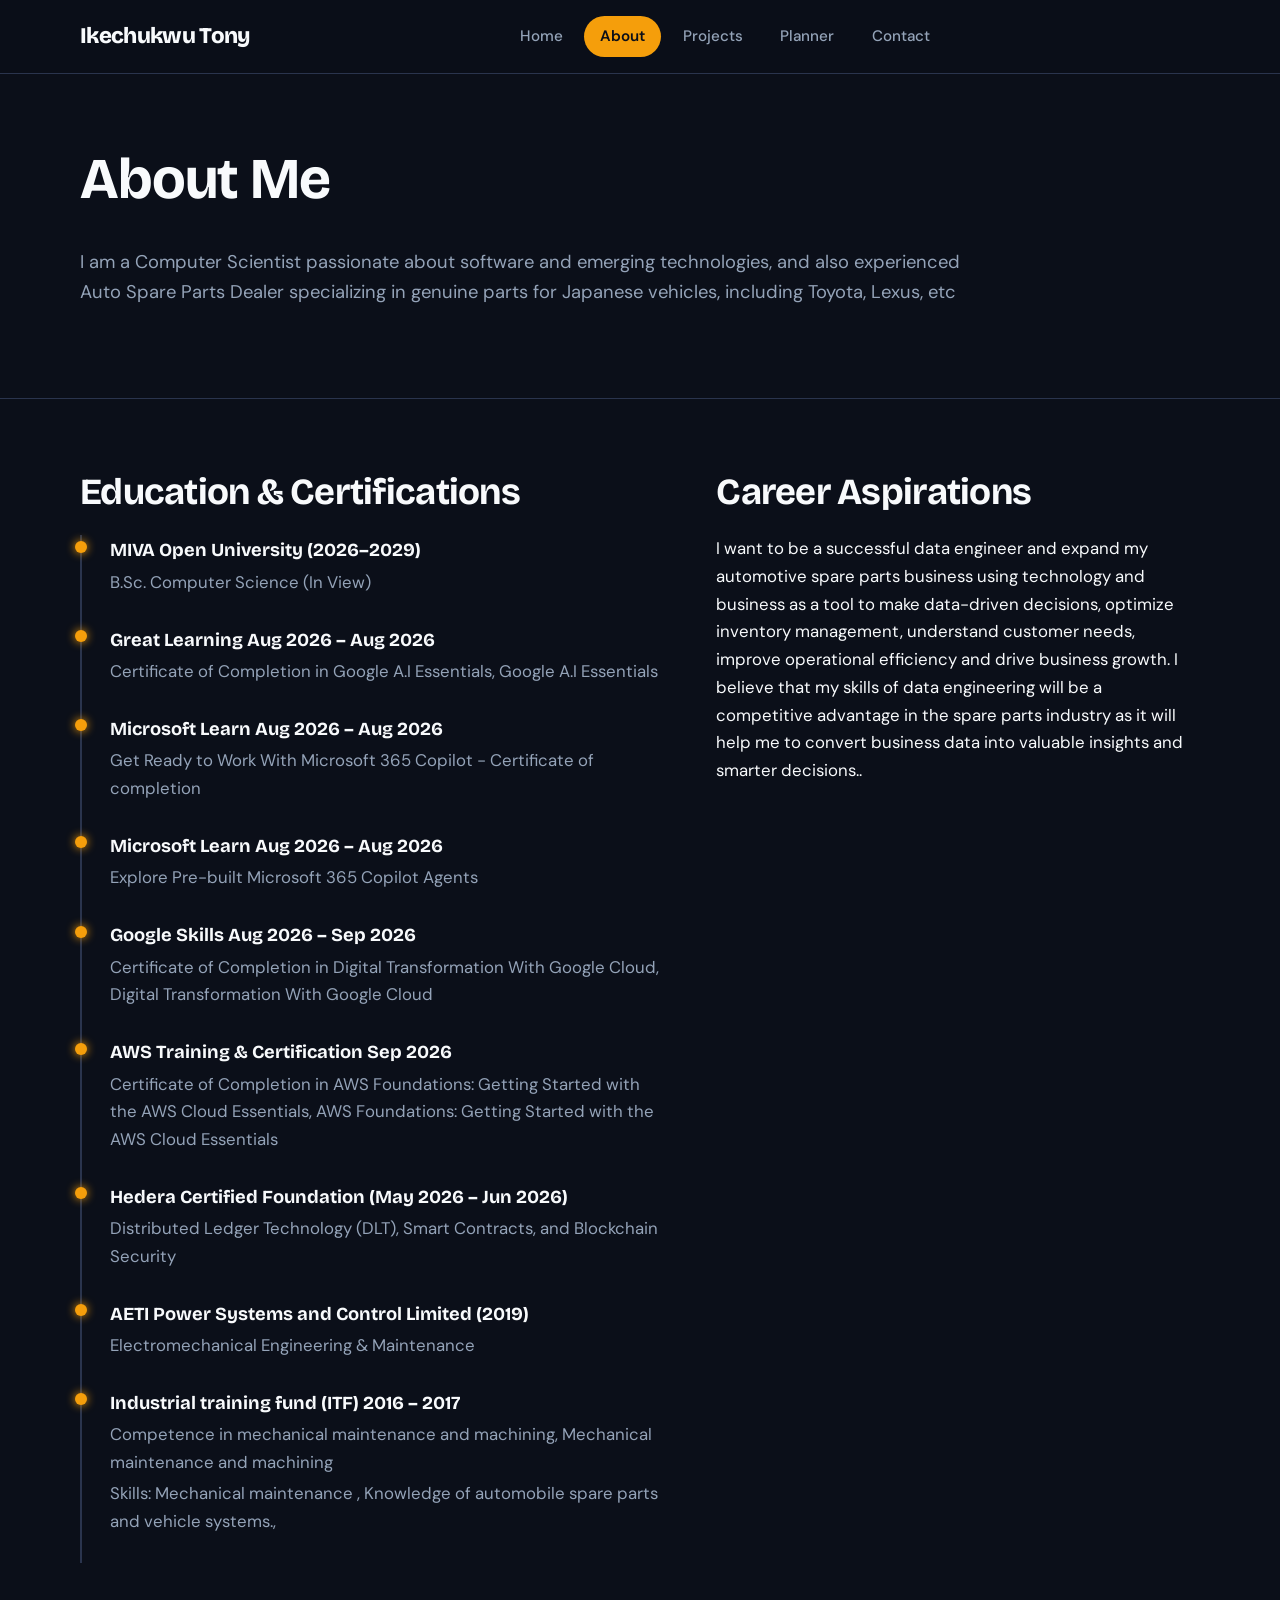
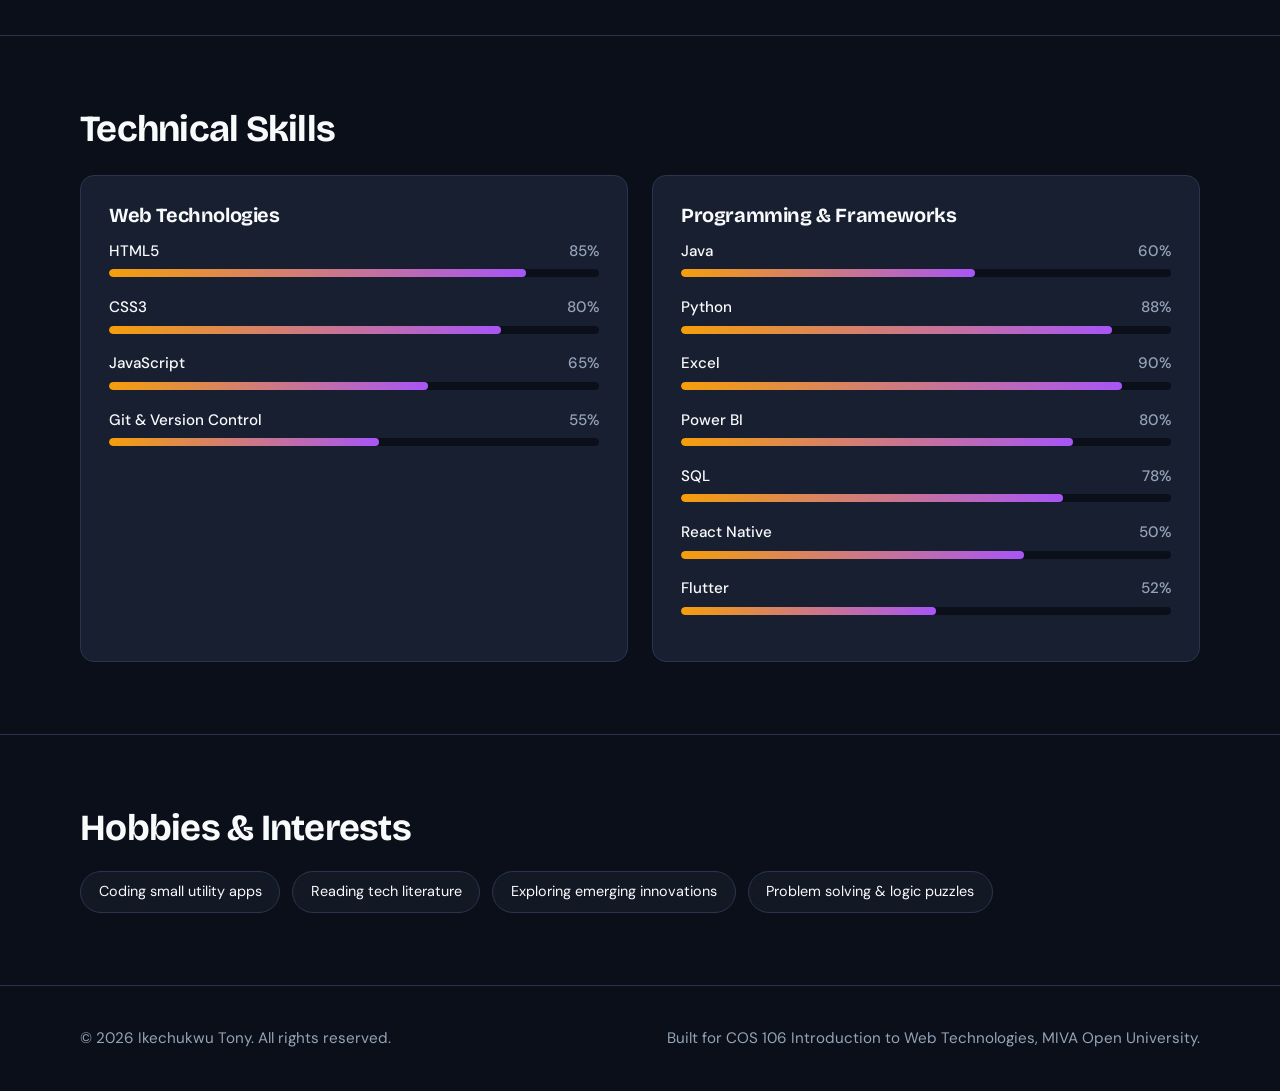
==== commit 01f9c4ee: "Add files via upload" ====
--- a/about.html
+++ b/about.html
@@ -44,13 +44,39 @@
                             <strong>MIVA Open University (2026–2029)</strong>
                             <span>B.Sc. Computer Science (In View)</span>
                         </li>
+
                         <li>
-                            <strong>Hedera Certified Foundation (May 2026 – Jun 2026)</strong>
-                            <span>Distributed Ledger Technology (DLT), Smart Contracts, and Blockchain Security</span>
+                            <strong>Great Learning  Aug 2026 – Aug 2026</strong>
+                            <span>Certificate of Completion in Google A.I Essentials, Google A.I Essentials</span>
                         </li>
                         <li>
-                            <strong>AETI Power Systems and Control Limited (2019)</strong>
-                            <span>Electromechanical Engineering & Maintenance</span>
+                            <strong>Microsoft Learn Aug 2026 – Aug 2026</strong>
+                            <span>Get Ready to Work With Microsoft 365 Copilot - Certificate of completion</span>
+                        </li>
+                        <li>
+                            <strong>Microsoft Learn Aug 2026 – Aug 2026</strong>
+                            <span>Explore Pre-built Microsoft 365 Copilot Agents</span>
+                            <li>
+                                <strong>Google Skills Aug 2026 – Sep 2026</strong>
+                                <span>Certificate of Completion in Digital Transformation With Google Cloud, Digital Transformation With Google Cloud</span>
+                            </li>
+                            <li>
+                                <strong>AWS Training & Certification Sep 2026</strong>
+                                <span>Certificate of Completion in AWS Foundations: Getting Started with the AWS Cloud Essentials, AWS Foundations: Getting Started with the AWS Cloud Essentials</span>
+                            </li>
+                            <li>
+                                <strong>Hedera Certified Foundation (May 2026 – Jun 2026)</strong>
+                                <span>Distributed Ledger Technology (DLT), Smart Contracts, and Blockchain Security</span>
+                            </li>
+                            <li>
+                                <strong>AETI Power Systems and Control Limited (2019)</strong>
+                                <span>Electromechanical Engineering & Maintenance</span>
+                            </li>
+                            <li><strong>Industrial training fund (ITF) 2016 – 2017</strong>
+                                <span>Competence in mechanical maintenance and machining, Mechanical maintenance and machining</span>
+                                <span>Skills: Mechanical maintenance , Knowledge of automobile spare parts and vehicle systems.,</span>
+                            </li>
+
                         </li>
                     </ul>
                 </div>
